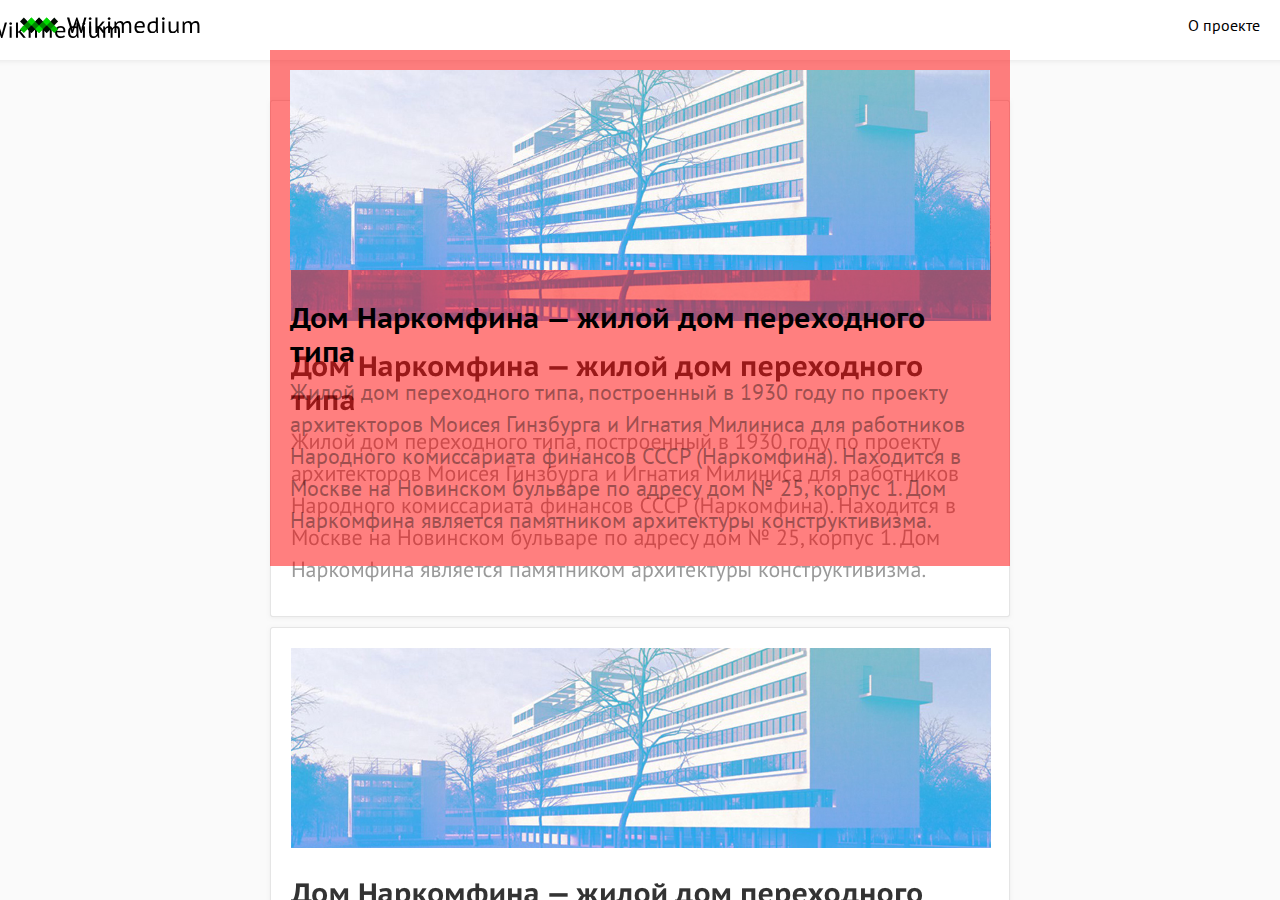
==== KseniaChezz/index.html @ 5cf2f0ef "начали делать общее меню" ====
<!DOCTYPE html>
<html>
  <head>
    <meta charset="utf-8">
    <meta name="viewport" content="width=device-width">

    <title>Wikimedium</title>
    <link rel="stylesheet" href="stylesheets/style.css">

    <style media="screen">
      body {
        background-image: url(images/index_mockup.png);
        background-repeat: no-repeat;
        background-position: top center;
      }
    </style>
  </head>

  <body>
    <nav class="menubar">
      <a class="logo" href="#"></a>
      <a href="#">О проекте</a>
    </nav>

    <section class="postsFeed">
      <a href="narkomfin.html">
        <figure></figure>
        <h2>Дом Наркомфина — жилой дом переходного типа</h2>
        <p>Жилой дом переходного типа, построенный в 1930 году по проекту архитекторов Моисея Гинзбурга и Игнатия Милиниса для работников Народного комиссариата финансов СССР (Наркомфина). Находится в Москве на Новинском бульваре по адресу дом № 25, корпус 1. Дом Наркомфина является памятником архитектуры конструктивизма.</p>
      </a>
    </section>

  </body>
</html>
---- KseniaChezz/stylesheets/style.css ----
@import 'reset.css';
@import 'https://fonts.googleapis.com/css?family=PT+Sans+Caption:400,700|PT+Sans:400,400i,700,700i&subset=cyrillic';

@import 'layout.css';
@import 'menubar.css';

/* index */
@import 'index.css';

/* post */
@import 'sidebar.css';
@import 'content.css';
@import 'gallery.css';
@import 'responsive.css';
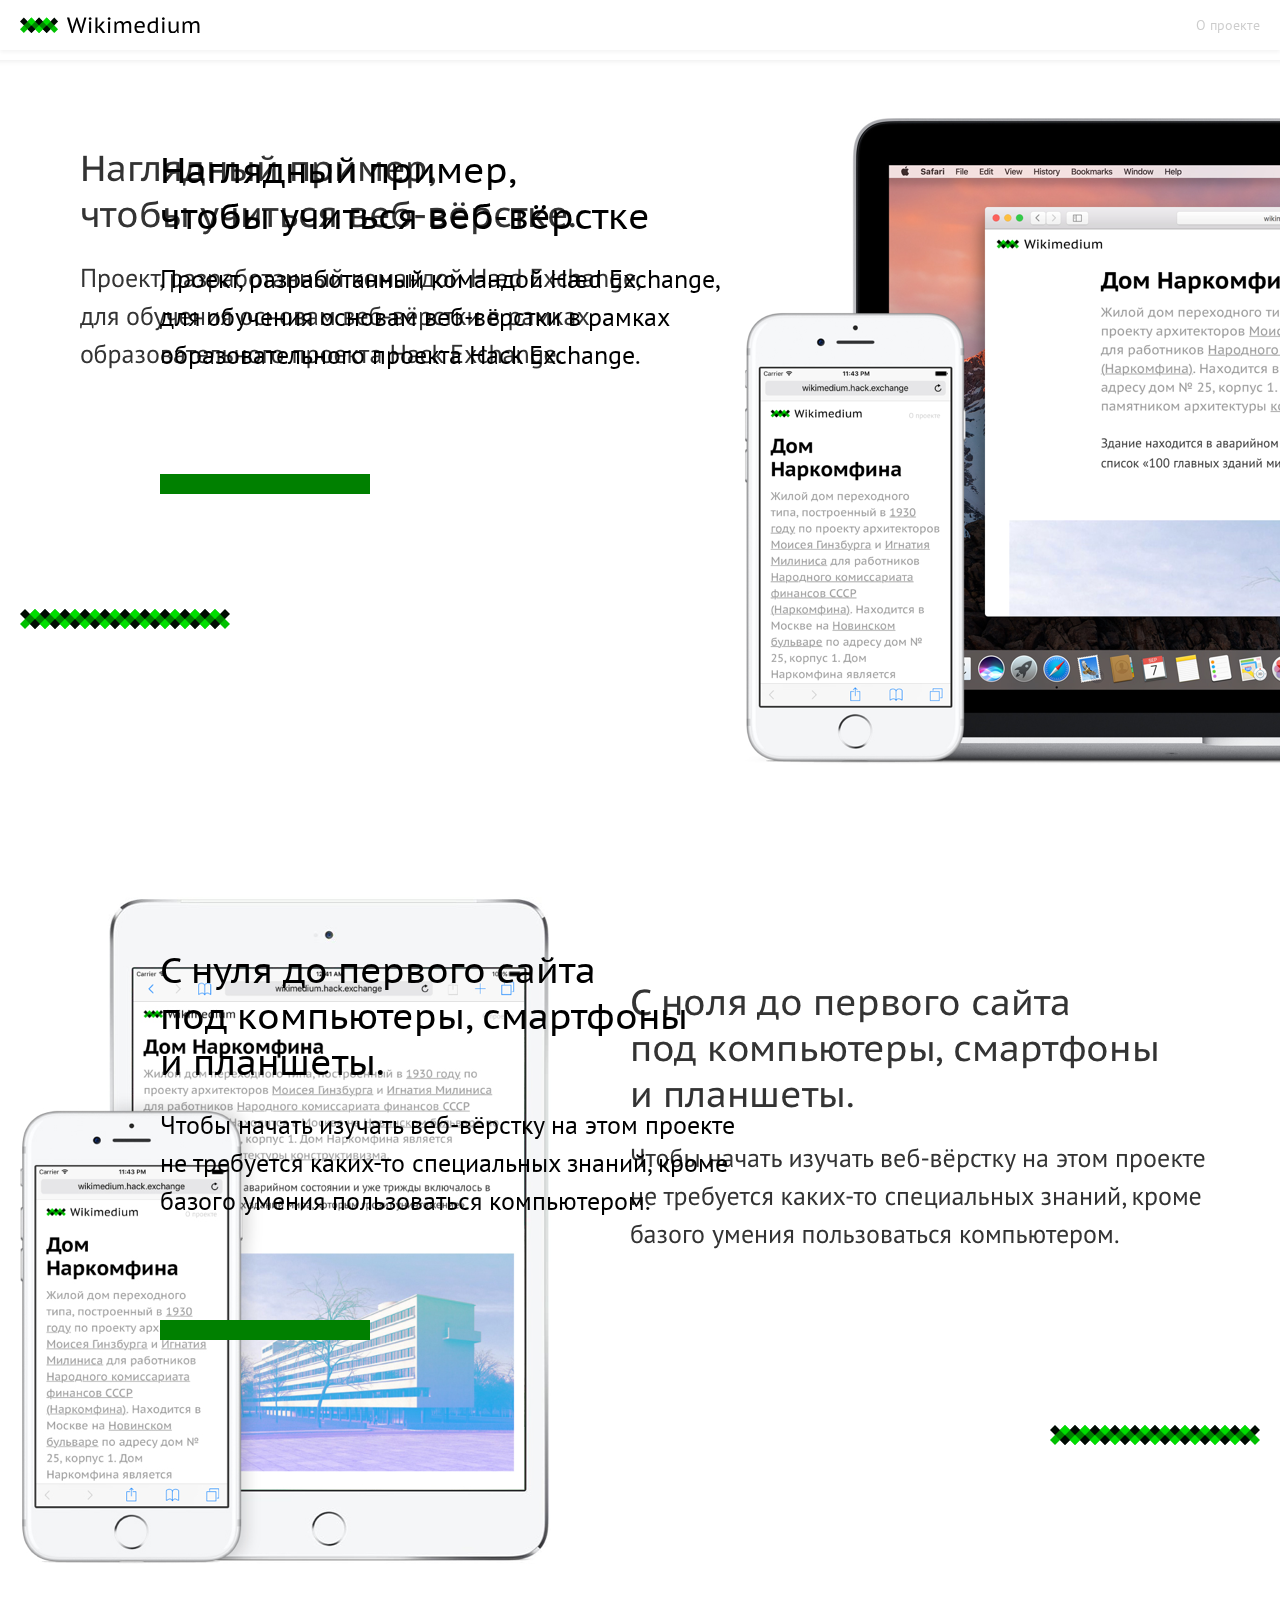
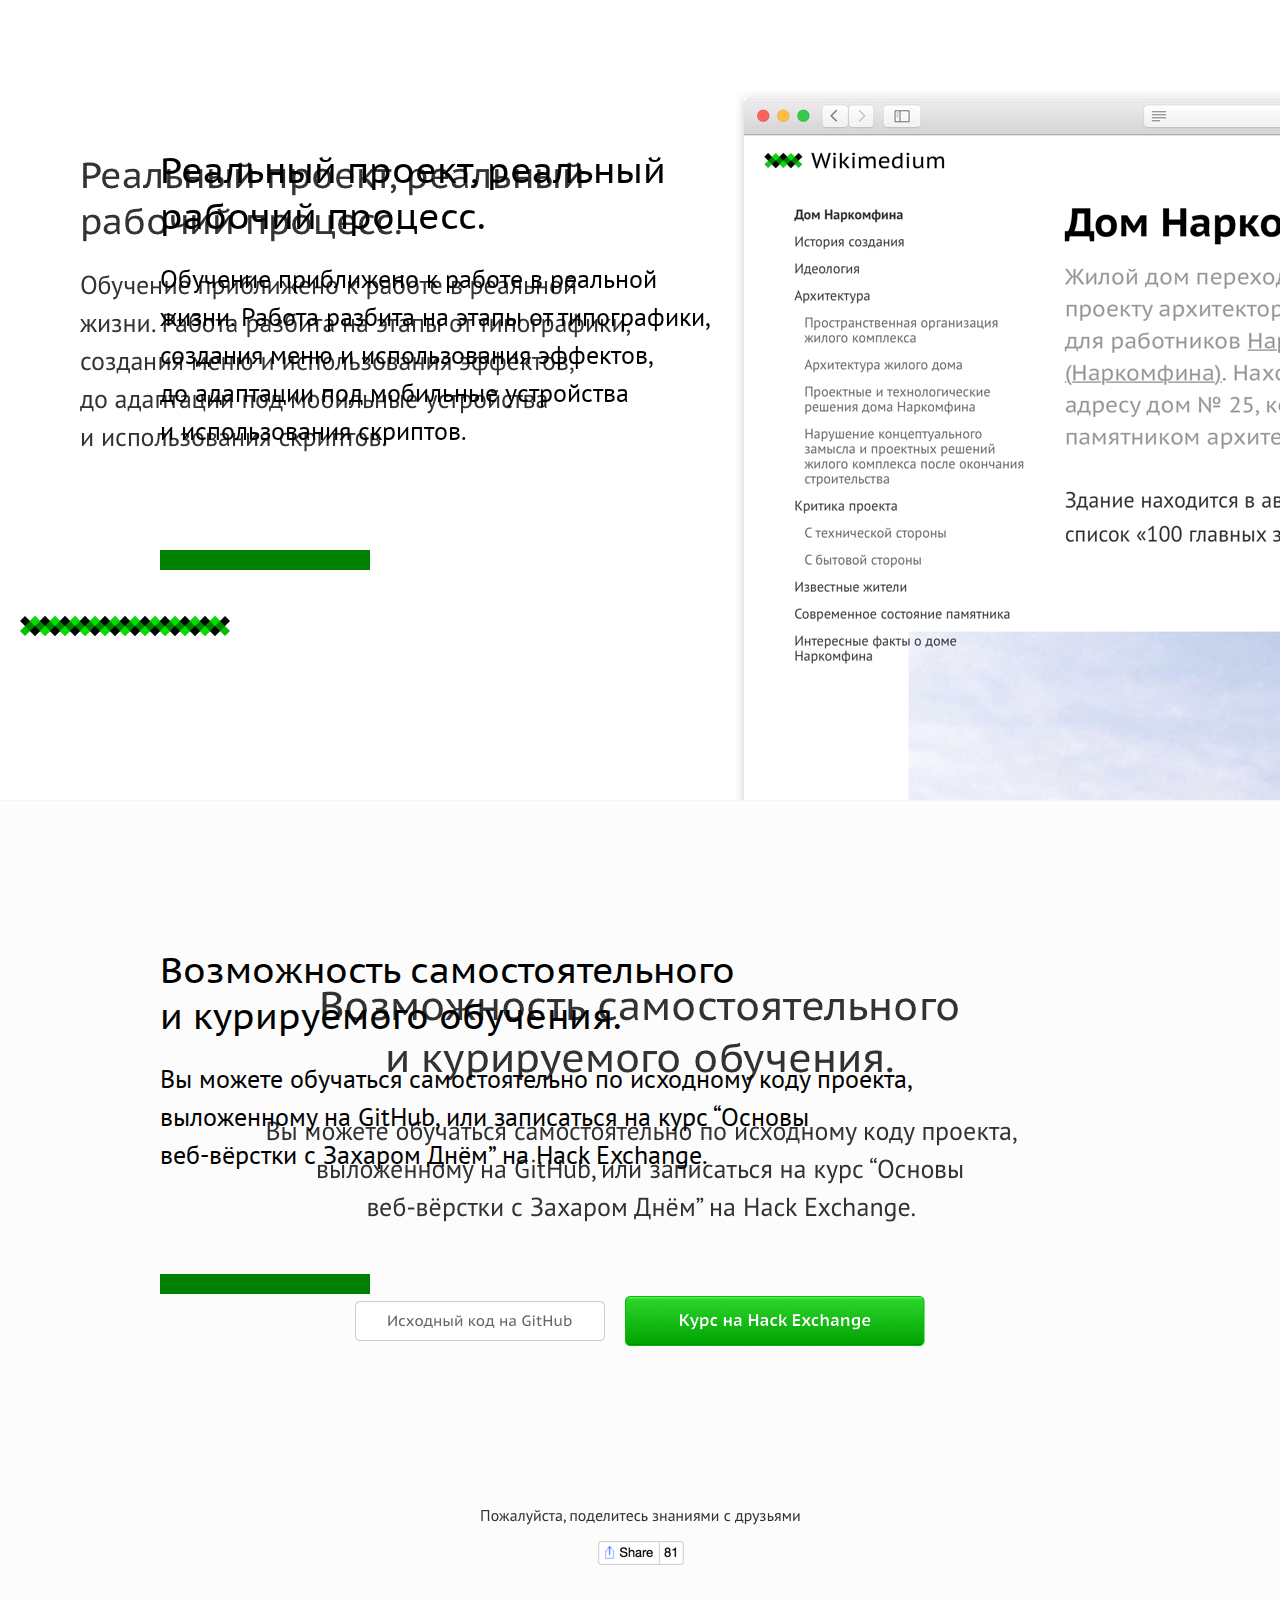
==== commit c6dcf258: "landing" ====
--- a/KseniaChezz/index.html
+++ b/KseniaChezz/index.html
@@ -4,31 +4,128 @@
     <meta charset="utf-8">
     <meta name="viewport" content="width=device-width">
 
-    <title>Wikimedium</title>
+
+    <title>Wikimedium — проект для изучения основ веб-вёрстки</title>
+
+    <meta name="description" content="Проект, разработанный командой Hæd Exchange, для обучения основам веб-вёрстки в рамках образовательного проекта Hack Exchange.">
+    <meta name="keywords" content="hack, exchange, html, css, javascripts, hse, design">
+
+    <meta property="og:type" content="website">
+    <meta property="og:url" content="http://wikimedium.hack.exchange">
+    <meta property="og:title" content="Wikimedium">
+    <meta property="og:description" content="Проект, разработанный командой Hæd Exchange, для обучения основам веб-вёрстки в рамках образовательного проекта Hack Exchange.">
+    <meta property="og:image" content="http://wikimedium.hack.exchange/images/share.png">
+
+    <link rel="icon" type="image/x-icon" href="favicon.ico" />
+    <link rel="icon" type="image/png" href="favicon.png" />
+
     <link rel="stylesheet" href="stylesheets/style.css">
+    <script src="javascripts/jquery-3.1.1.js"></script>
+    <script src="javascripts/social-likes.min.js"></script>
 
     <style media="screen">
       body {
-        background-image: url(images/index_mockup.png);
+        width: 1440px;
+        height: 3200px;
+        margin: 0 auto;
+        background-image: url(images/wikimedium-mockup.png);
         background-repeat: no-repeat;
         background-position: top center;
+        box-shadow: 0 0 10px 0 rgba(0,0,0,.1);
       }
     </style>
+
   </head>
 
-  <body>
+  <body class="landing">
+
     <nav class="menubar">
-      <a class="logo" href="#"></a>
-      <a href="#">О проекте</a>
+      <a class="logo" href="posts.html"></a>
+      <a class="about" href="index.html">О проекте</a>
     </nav>
 
-    <section class="postsFeed">
-      <a href="narkomfin.html">
+    <section class="mainSection">
+      <section>
+        <h2>
+          Наглядный пример,<br>
+          чтобы учиться веб-вёрстке
+        </h2>
+
+        <p>
+          Проект, разработанный командой Hæd Exchange,<br>
+          для обучения основам веб-вёрстки в рамках<br>
+          образовательного проекта Hack Exchange.
+        </p>
+
         <figure></figure>
-        <h2>Дом Наркомфина — жилой дом переходного типа</h2>
-        <p>Жилой дом переходного типа, построенный в 1930 году по проекту архитекторов Моисея Гинзбурга и Игнатия Милиниса для работников Народного комиссариата финансов СССР (Наркомфина). Находится в Москве на Новинском бульваре по адресу дом № 25, корпус 1. Дом Наркомфина является памятником архитектуры конструктивизма.</p>
-      </a>
+      </section>
+
+      <figure></figure>
     </section>
 
+    <section class="mainSection">
+      <section>
+        <h2>
+          С нуля до первого сайта<br>
+          под компьютеры, смартфоны<br>
+          и планшеты.
+        </h2>
+
+        <p>
+          Чтобы начать изучать веб-вёрстку на этом проекте<br>
+          не требуется каких-то специальных знаний, кроме<br>
+          базого умения пользоваться компьютером.
+        </p>
+
+        <figure></figure>
+      </section>
+
+      <figure></figure>
+    </section>
+
+    <section class="mainSection">
+      <section>
+
+        <h2>
+          Реальный проект, реальный<br>
+          рабочий процесс.
+        </h2>
+
+        <p>
+          Обучение приближено к работе в реальной<br>
+          жизни. Работа разбита на этапы от типографики,<br>
+          создания меню и использования эффектов, +<br>
+          до адаптации под мобильные устройства +<br>
+          и использования скриптов.
+        </p>
+
+        <figure></figure>
+      </section>
+
+      <figure></figure>
+    </section>
+
+    <section class="mainSection">
+      <section>
+
+        <h2>
+          Возможность самостоятельного +<br>
+          и курируемого обучения.
+        </h2>
+
+        <p>
+          Вы можете обучаться самостоятельно по исходному коду проекта,<br>
+          выложенному на GitHub, или записаться на курс “Основы<br>
+          веб-вёрстки с Захаром Днём” на Hack Exchange.
+        </p>
+
+        <figure></figure>
+      </section>
+
+      <figure></figure>
+    </section>
   </body>
 </html>
--- a/KseniaChezz/stylesheets/style.css
+++ b/KseniaChezz/stylesheets/style.css
@@ -1,11 +1,16 @@
 @import 'reset.css';
 @import 'https://fonts.googleapis.com/css?family=PT+Sans+Caption:400,700|PT+Sans:400,400i,700,700i&subset=cyrillic';
+@import 'social-likes_birman.css';
 
 @import 'layout.css';
 @import 'menubar.css';
+@import "share.css";
 
-/* index */
-@import 'index.css';
+/* landing */
+@import "landing.css";
+
+/* posts */
+@import 'posts.css';
 
 /* post */
 @import 'sidebar.css';
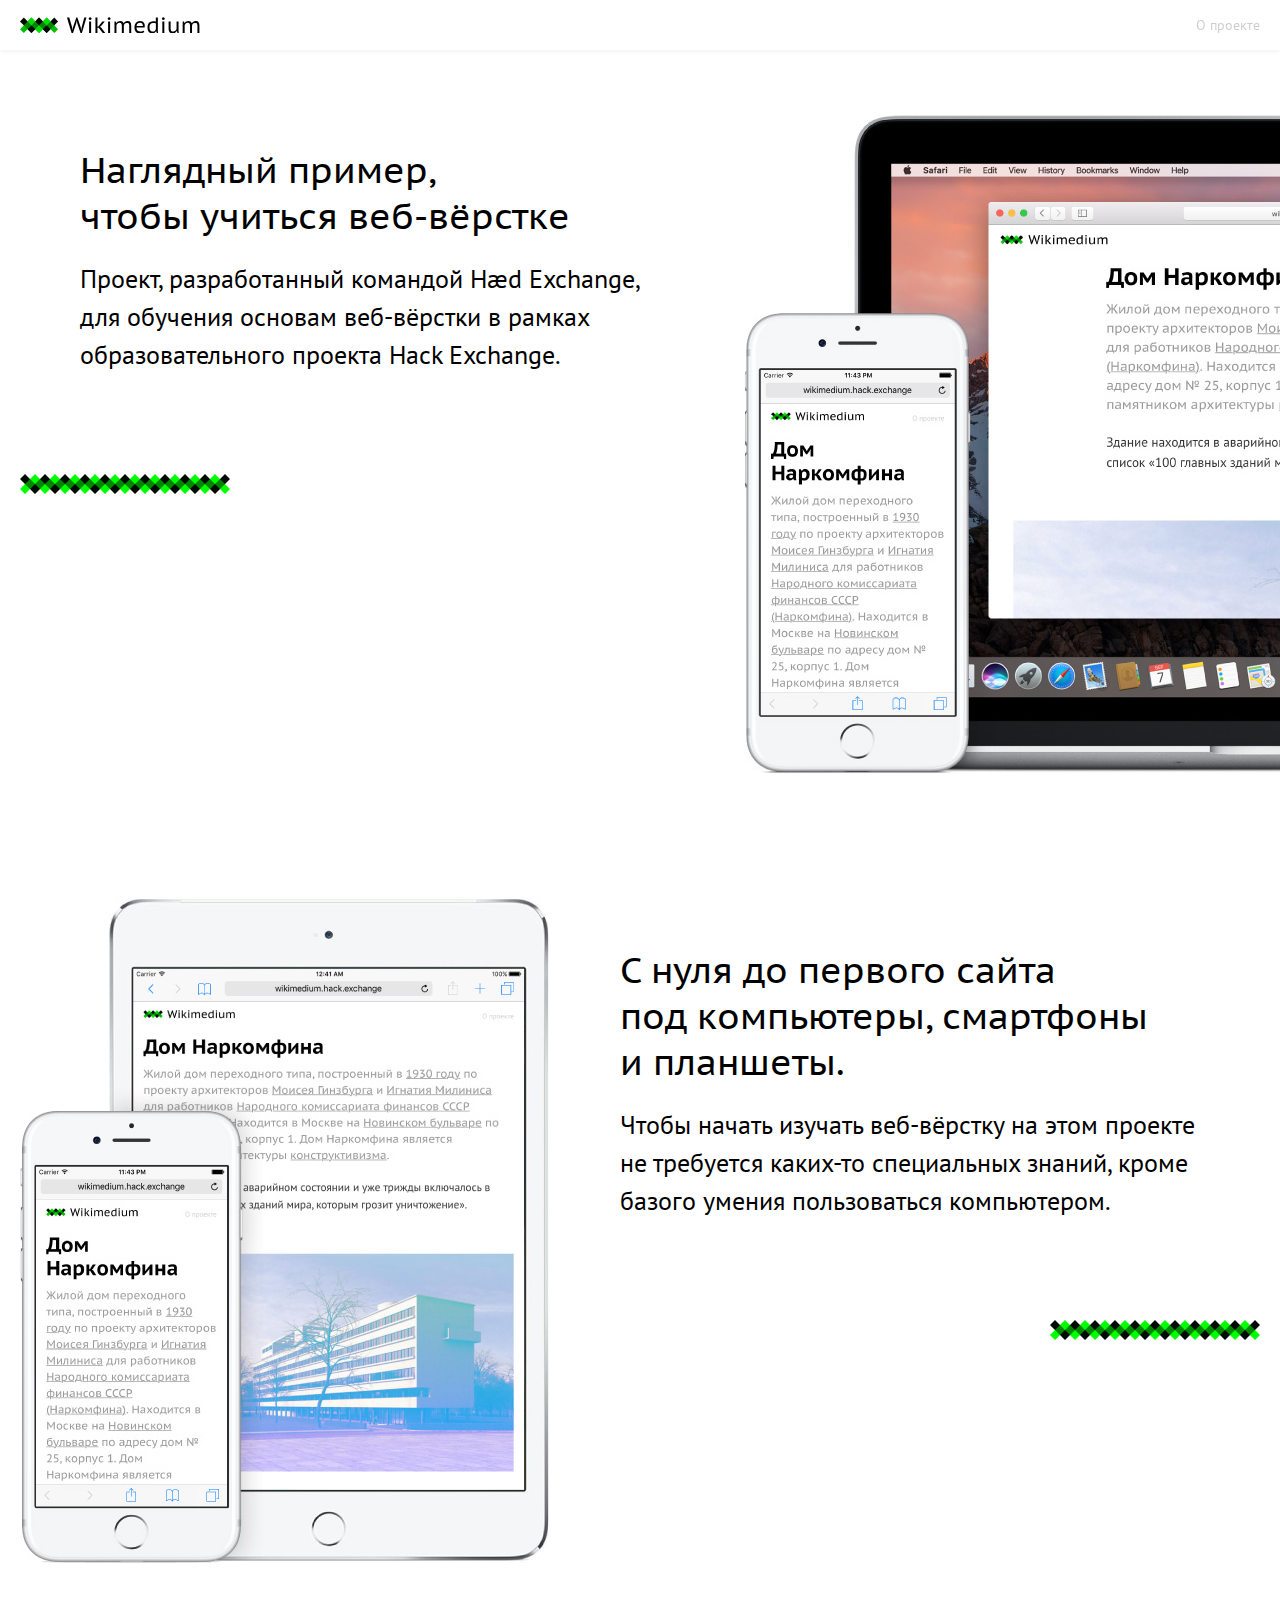
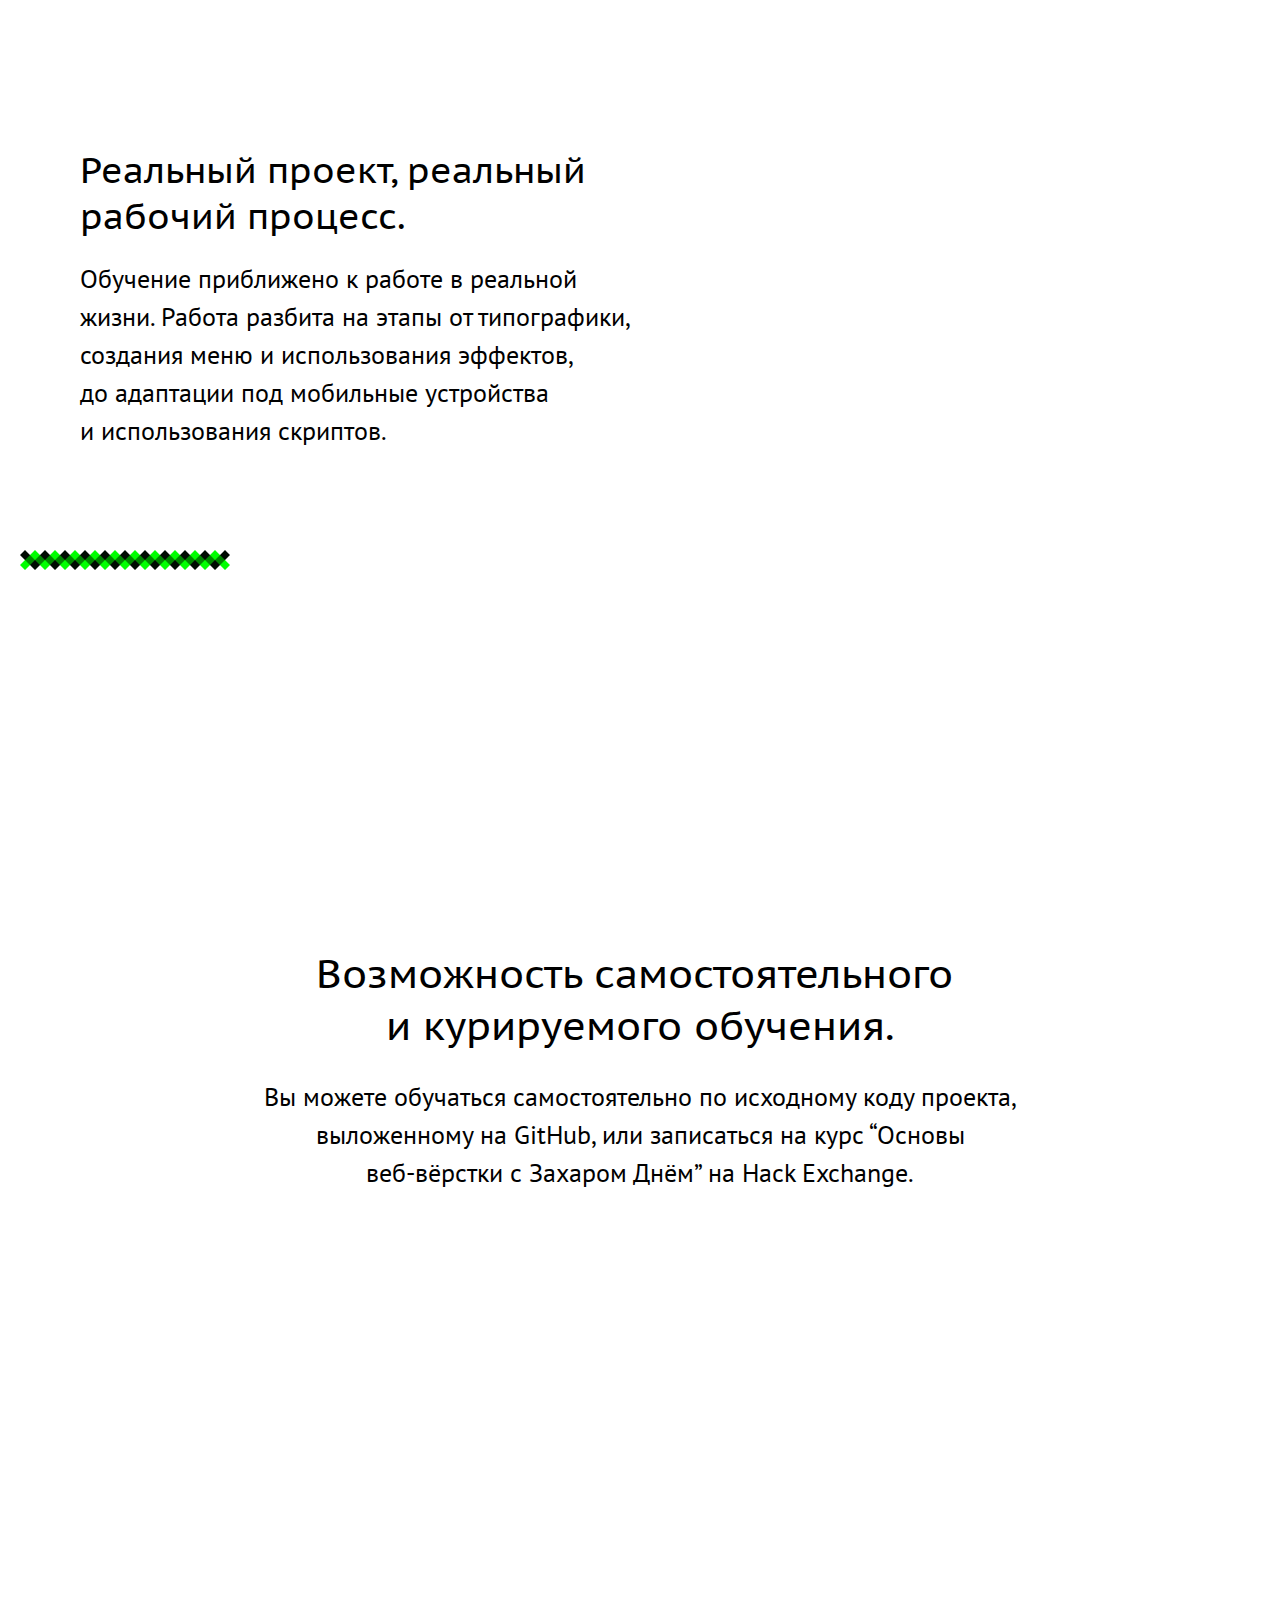
==== commit 7c246868: "подправляли страницу" ====
--- a/KseniaChezz/index.html
+++ b/KseniaChezz/index.html
@@ -25,13 +25,13 @@
 
     <style media="screen">
       body {
-        width: 1440px;
+        /*width: 1440px;
+        min-width: 1240px;
         height: 3200px;
-        margin: 0 auto;
-        background-image: url(images/wikimedium-mockup.png);
+        margin: 0 auto;*/
+        /*background-image: url(images/wikimedium-mockup.png);*/
         background-repeat: no-repeat;
         background-position: top center;
-        box-shadow: 0 0 10px 0 rgba(0,0,0,.1);
       }
     </style>
 
@@ -44,88 +44,88 @@
       <a class="about" href="index.html">О проекте</a>
     </nav>
 
-    <section class="mainSection">
-      <section>
-        <h2>
-          Наглядный пример,<br>
-          чтобы учиться веб-вёрстке
-        </h2>
+    <section class="landingWrapper">
+      <section class="mainSection left">
+        <section>
+          <h2>
+            Наглядный пример,<br>
+            чтобы учиться веб-вёрстке
+          </h2>
 
-        <p>
-          Проект, разработанный командой Hæd Exchange,<br>
-          для обучения основам веб-вёрстки в рамках<br>
-          образовательного проекта Hack Exchange.
-        </p>
+          <p>
+            Проект, разработанный командой Hæd Exchange,<br>
+            для обучения основам веб-вёрстки в рамках<br>
+            образовательного проекта Hack Exchange.
+          </p>
 
-        <figure></figure>
+          <figure></figure>
+        </section>
+
+        <figure class="mockup" id="mockup1"></figure>
       </section>
 
-      <figure></figure>
+      <section class="mainSection right">
+        <section>
+          <h2>
+            С нуля до первого сайта<br>
+            под компьютеры, смартфоны<br>
+            и планшеты.
+          </h2>
+
+          <p>
+            Чтобы начать изучать веб-вёрстку на этом проекте<br>
+            не требуется каких-то специальных знаний, кроме<br>
+            базого умения пользоваться компьютером.
+          </p>
+
+          <figure></figure>
+        </section>
+
+        <figure class="mockup" id="mockup2"></figure>
+      </section>
+
+      <section class="mainSection left">
+        <section>
+
+          <h2>
+            Реальный проект, реальный<br>
+            рабочий процесс.
+          </h2>
+
+          <p>
+            Обучение приближено к работе в реальной<br>
+            жизни. Работа разбита на этапы от типографики,<br>
+            создания меню и использования эффектов, +<br>
+            до адаптации под мобильные устройства +<br>
+            и использования скриптов.
+          </p>
+
+          <figure></figure>
+        </section>
+
+        <figure class="mockup" id="mockup3"></figure>
+      </section>
+
+      <section class="mainSection center">
+        <section>
+
+          <h2>
+            Возможность самостоятельного +<br>
+            и курируемого обучения.
+          </h2>
+
+          <p>
+            Вы можете обучаться самостоятельно по исходному коду проекта,<br>
+            выложенному на GitHub, или записаться на курс “Основы<br>
+            веб-вёрстки с Захаром Днём” на Hack Exchange.
+          </p>
+
+        </section>
+      </section>
     </section>
 
-    <section class="mainSection">
-      <section>
-        <h2>
-          С нуля до первого сайта<br>
-          под компьютеры, смартфоны<br>
-          и планшеты.
-        </h2>
-
-        <p>
-          Чтобы начать изучать веб-вёрстку на этом проекте<br>
-          не требуется каких-то специальных знаний, кроме<br>
-          базого умения пользоваться компьютером.
-        </p>
-
-        <figure></figure>
-      </section>
-
-      <figure></figure>
-    </section>
-
-    <section class="mainSection">
-      <section>
-
-        <h2>
-          Реальный проект, реальный<br>
-          рабочий процесс.
-        </h2>
-
-        <p>
-          Обучение приближено к работе в реальной<br>
-          жизни. Работа разбита на этапы от типографики,<br>
-          создания меню и использования эффектов, -<br>
-          до адаптации под мобильные устройства -<br>
-          и использования скриптов.
-        </p>
-
-        <figure></figure>
-      </section>
-
-      <figure></figure>
-    </section>
-
-    <section class="mainSection">
-      <section>
-
-        <h2>
-          Возможность самостоятельного -<br>
-          и курируемого обучения.
-        </h2>
-
-        <p>
-          Вы можете обучаться самостоятельно по исходному коду проекта,<br>
-          выложенному на GitHub, или записаться на курс “Основы<br>
-          веб-вёрстки с Захаром Днём” на Hack Exchange.
-        </p>
-
-        <figure></figure>
-      </section>
-
-      <figure></figure>
-    </section>
   </body>
 </html>
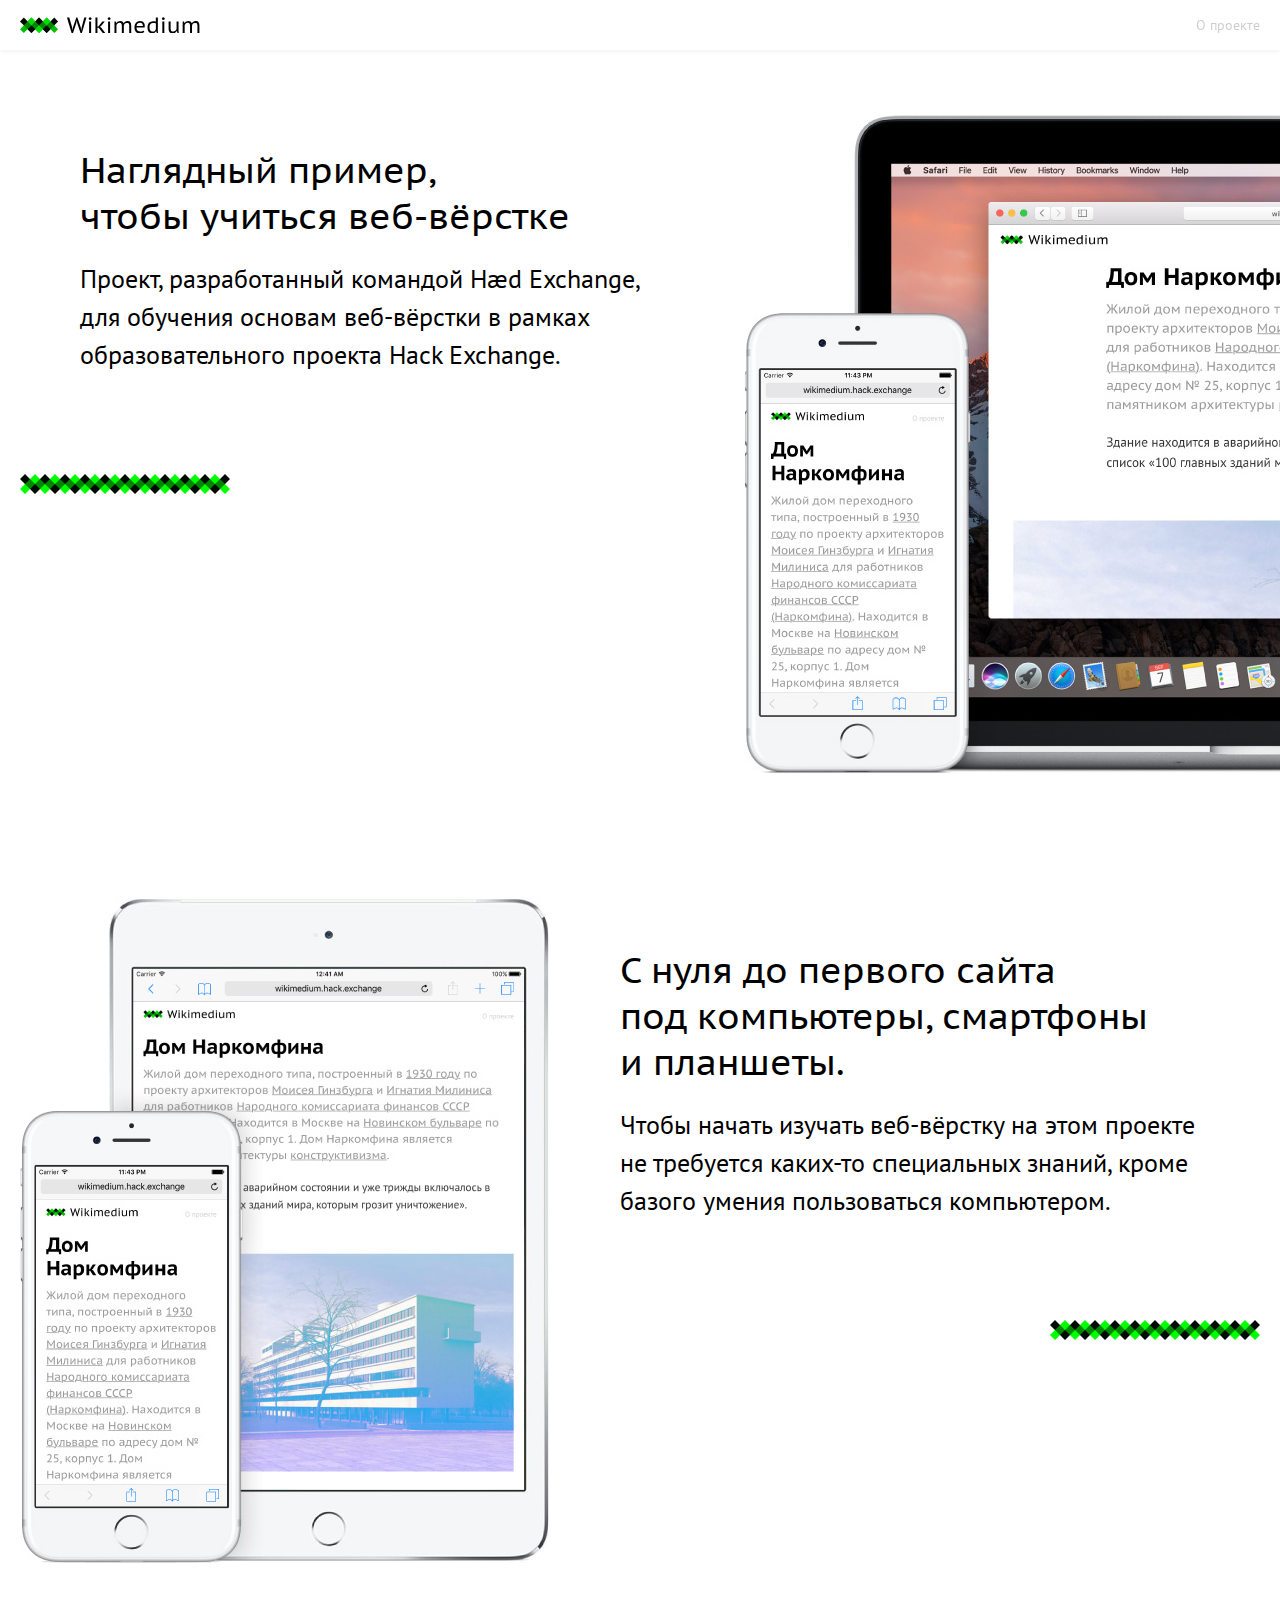
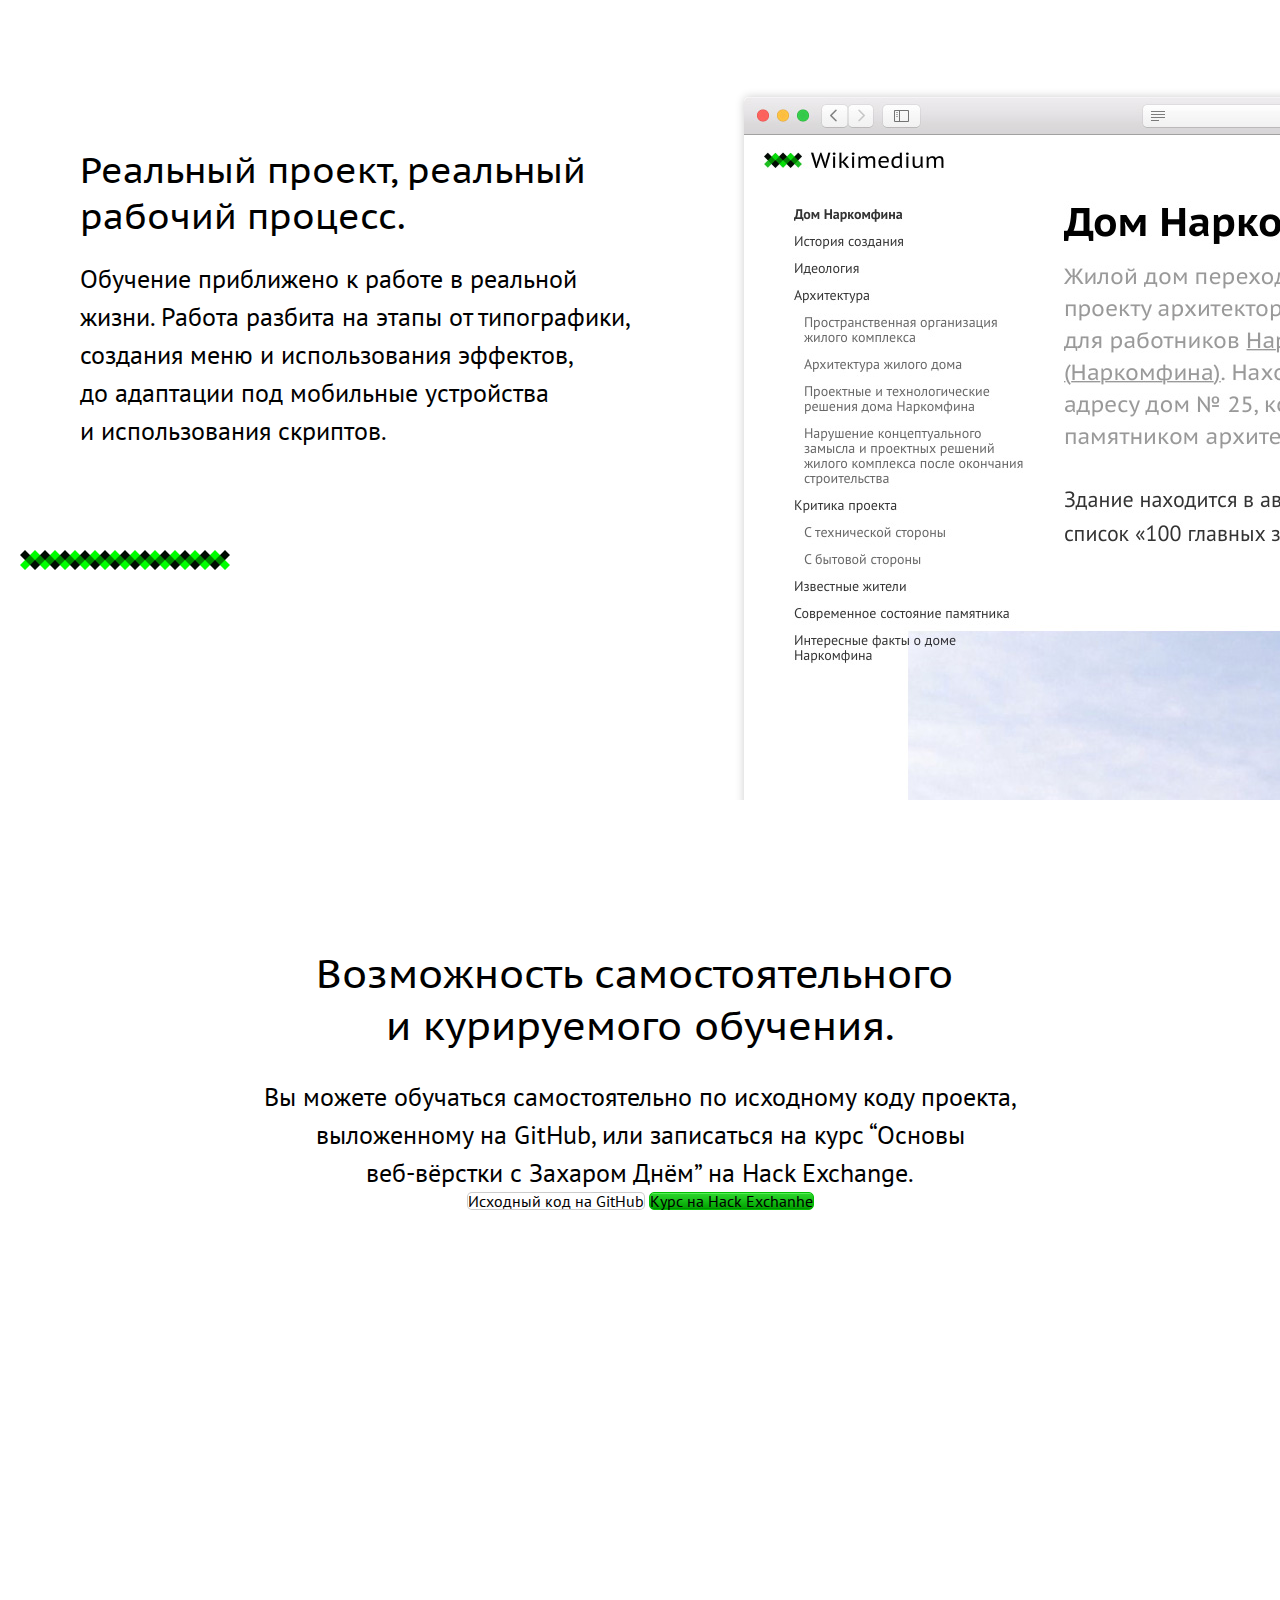
==== commit 4be8df33: "последняя версия исправлений" ====
--- a/KseniaChezz/index.html
+++ b/KseniaChezz/index.html
@@ -23,21 +23,9 @@
     <script src="javascripts/jquery-3.1.1.js"></script>
     <script src="javascripts/social-likes.min.js"></script>
 
-    <style media="screen">
-      body {
-        /*width: 1440px;
-        min-width: 1240px;
-        height: 3200px;
-        margin: 0 auto;*/
-        /*background-image: url(images/wikimedium-mockup.png);*/
-        background-repeat: no-repeat;
-        background-position: top center;
-      }
-    </style>
-
   </head>
 
-  <body class="landing">
+  <body class="landing bg">
 
     <nav class="menubar">
       <a class="logo" href="posts.html"></a>
@@ -123,6 +111,11 @@
             веб-вёрстки с Захаром Днём” на Hack Exchange.
           </p>
 
+          <nav>
+            <a class="btn small white" href="https://github.com/ZakharDay/Wikimedium">Исходный код на GitHub</a>
+            <a class="btn big green" shref="http://lessons.hack.exchange">Курс на Hack Exchanhe</a>
+          </nav>
+          
         </section>
       </section>
     </section>
--- a/KseniaChezz/stylesheets/style.css
+++ b/KseniaChezz/stylesheets/style.css
@@ -5,6 +5,7 @@
 @import 'layout.css';
 @import 'menubar.css';
 @import "share.css";
+@import "ui.css";
 
 /* landing */
 @import "landing.css";
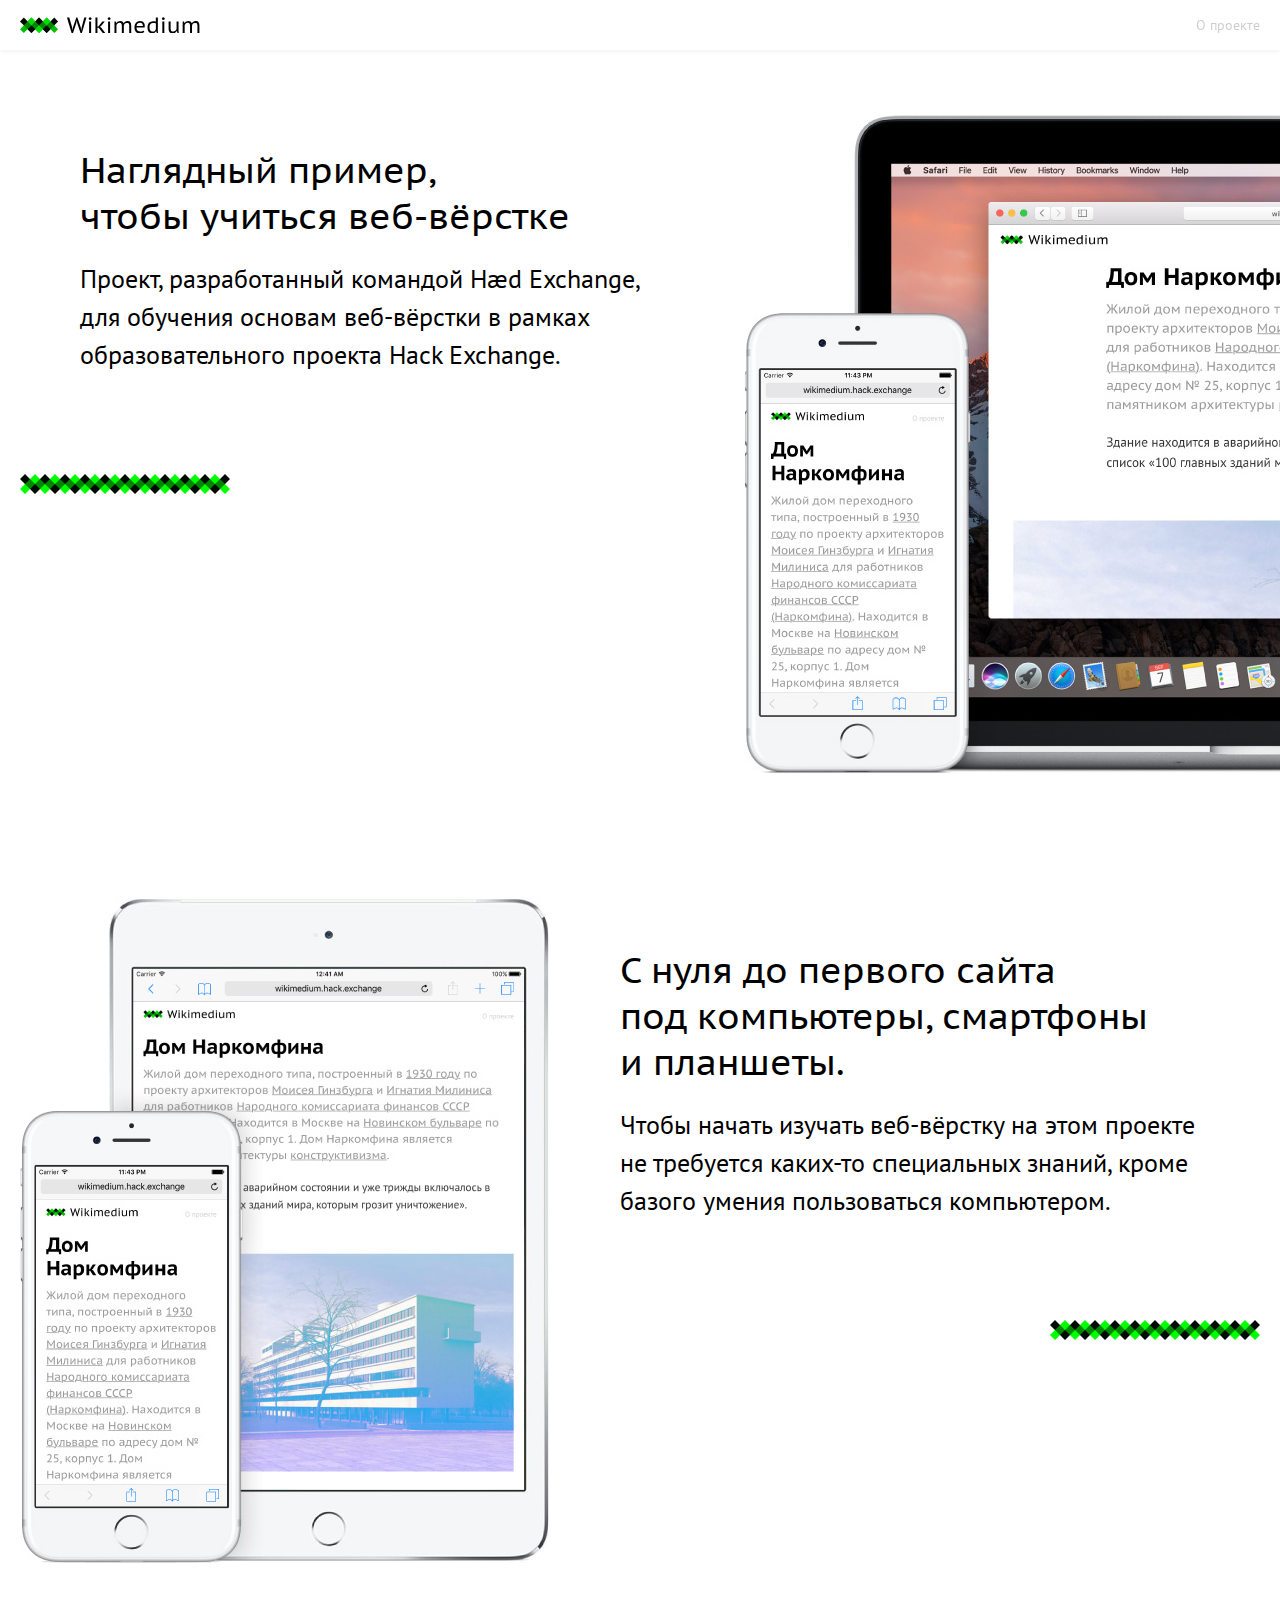
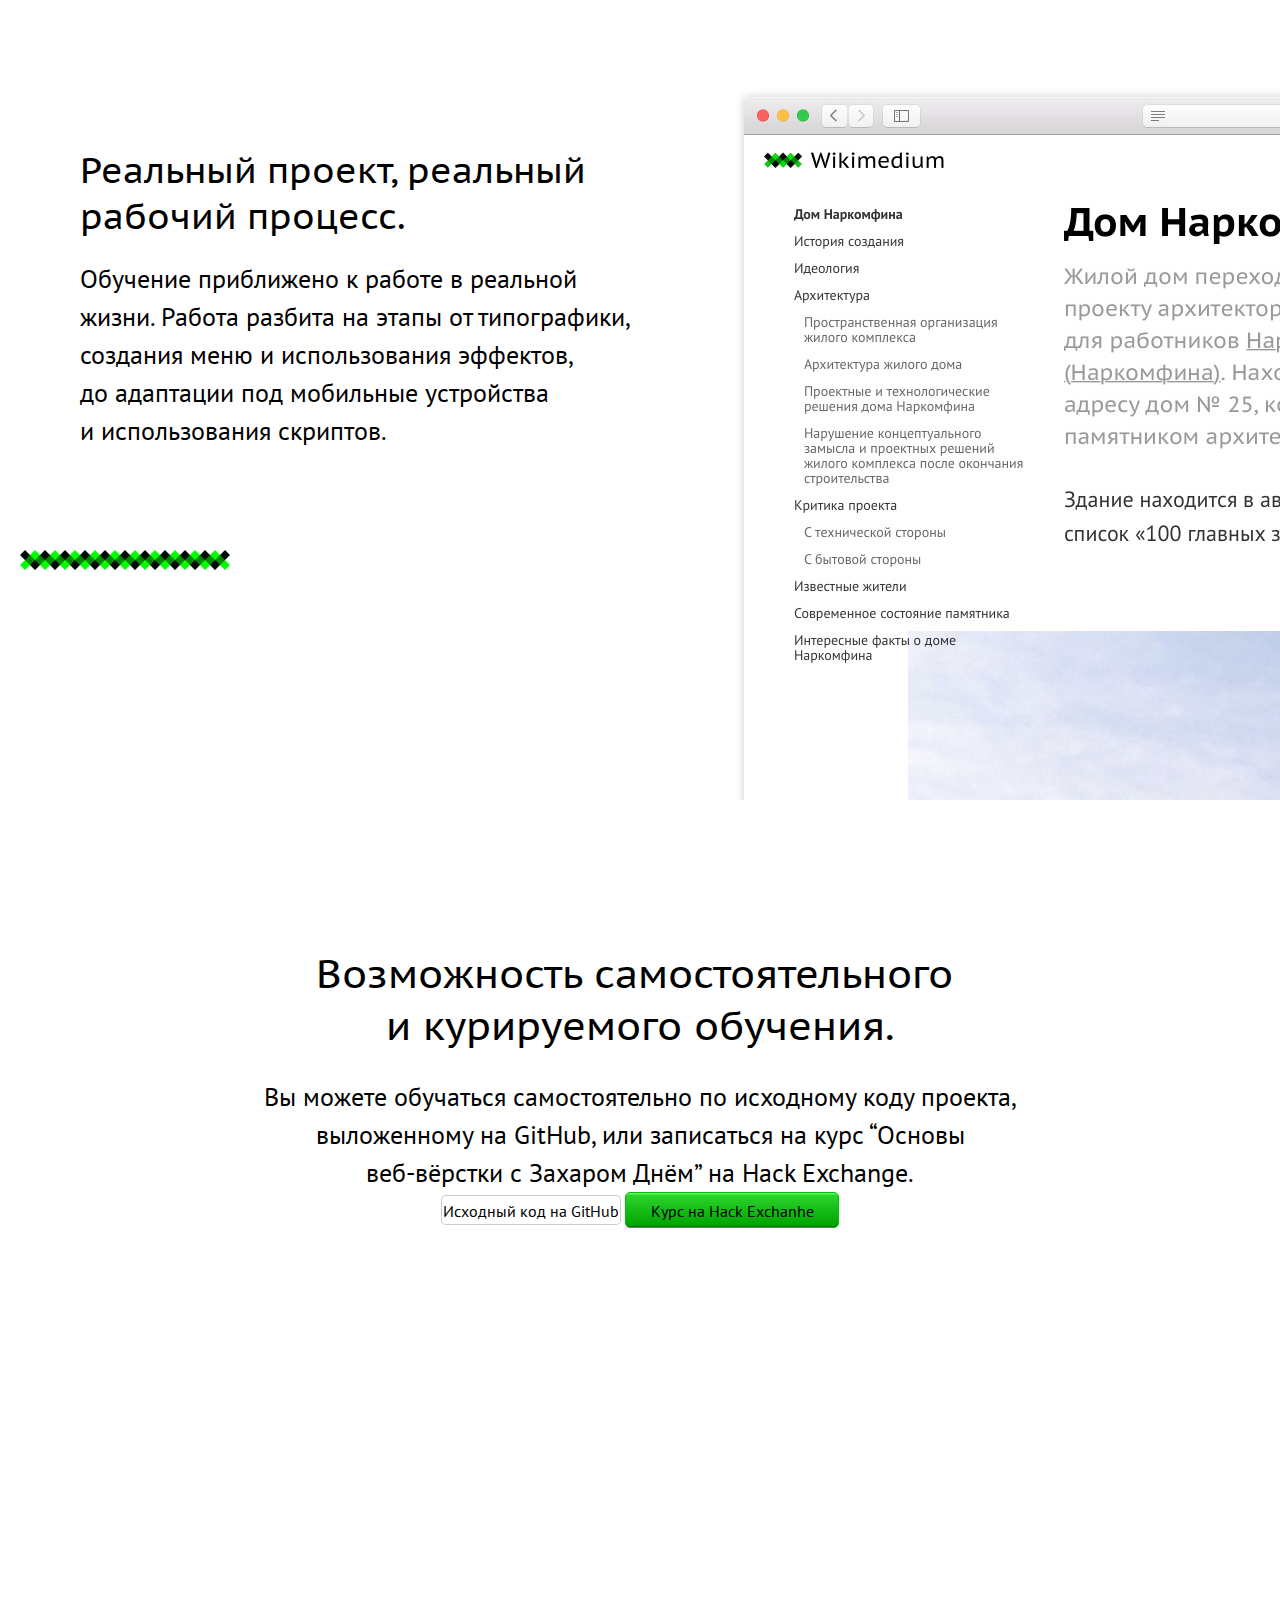
==== commit 99f520db: "commit" ====
--- a/KseniaChezz/index.html
+++ b/KseniaChezz/index.html
@@ -113,9 +113,9 @@
 
           <nav>
             <a class="btn small white" href="https://github.com/ZakharDay/Wikimedium">Исходный код на GitHub</a>
-            <a class="btn big green" shref="http://lessons.hack.exchange">Курс на Hack Exchanhe</a>
+            <a class="btn large green" shref="http://lessons.hack.exchange">Курс на Hack Exchanhe</a>
           </nav>
-          
+
         </section>
       </section>
     </section>
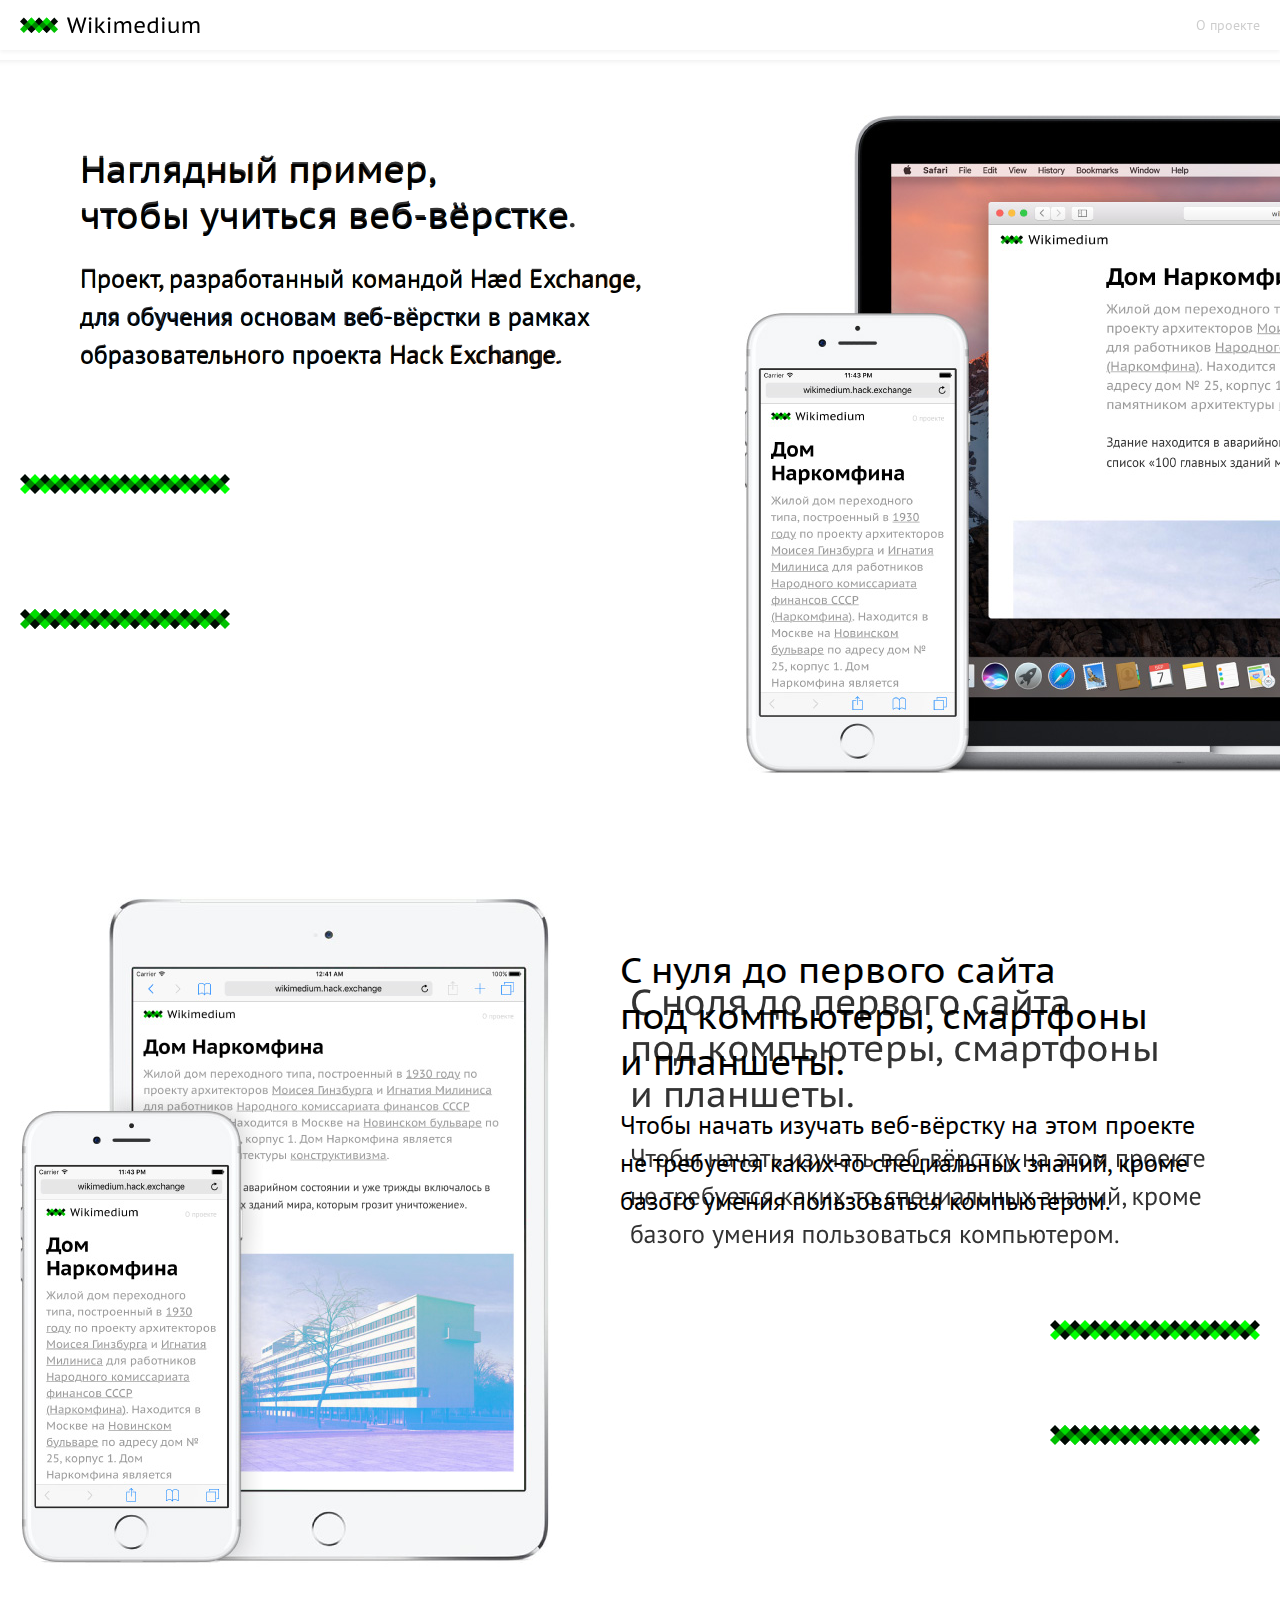
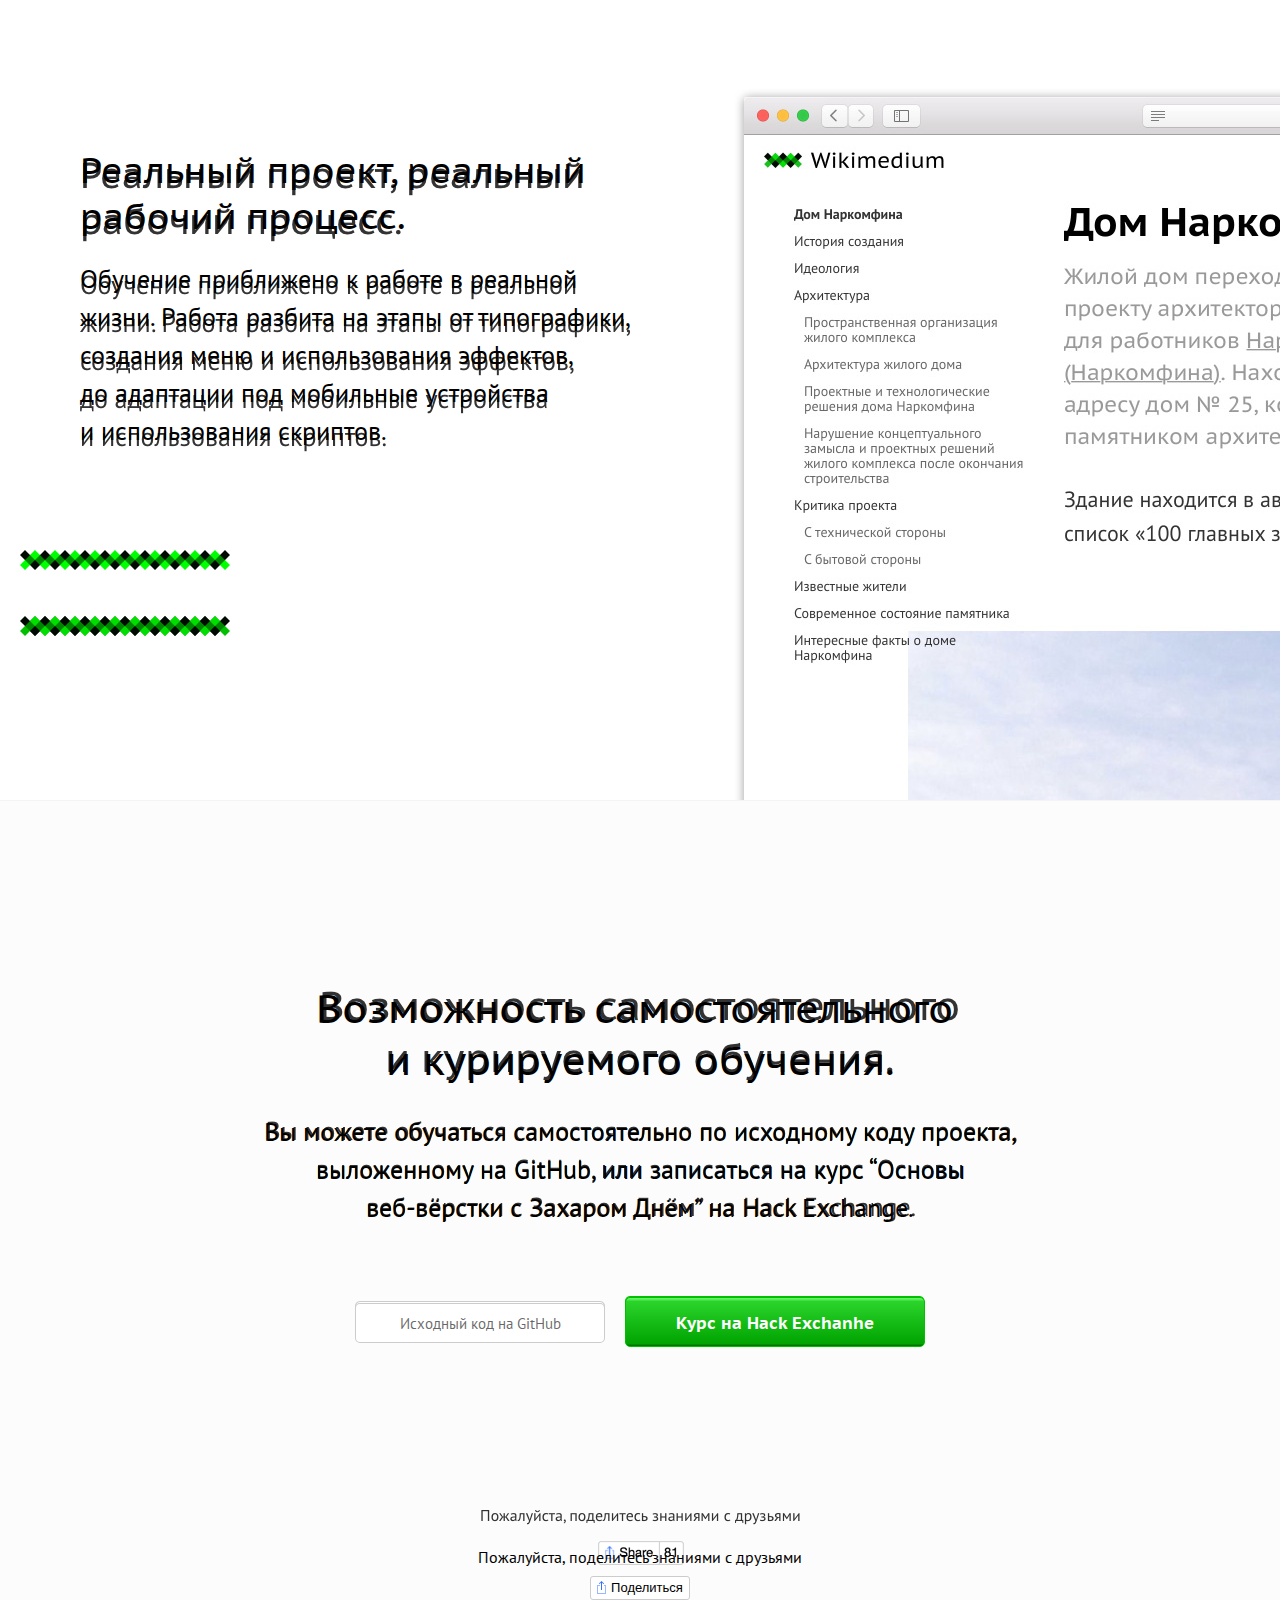
==== commit 48f4b24a: "landing" ====
--- a/KseniaChezz/index.html
+++ b/KseniaChezz/index.html
@@ -115,8 +115,18 @@
             <a class="btn small white" href="https://github.com/ZakharDay/Wikimedium">Исходный код на GitHub</a>
             <a class="btn large green" shref="http://lessons.hack.exchange">Курс на Hack Exchanhe</a>
           </nav>
+        </section>
 
-        </section>
+        <footer>
+          <p>Пожалуйста, поделитесь знаниями с друзьями</div>
+
+          <div class="social-likes social-likes_single" data-single-title="Поделиться">
+            <div class="facebook" title="Поделиться ссылкой на Фейсбуке">Facebook</div>
+            <div class="twitter" title="Поделиться ссылкой в Твиттере">Twitter</div>
+            <div class="vkontakte" title="Поделиться ссылкой во Вконтакте">Вконтакте</div>
+          </div>
+
+        </footer>
       </section>
     </section>
 
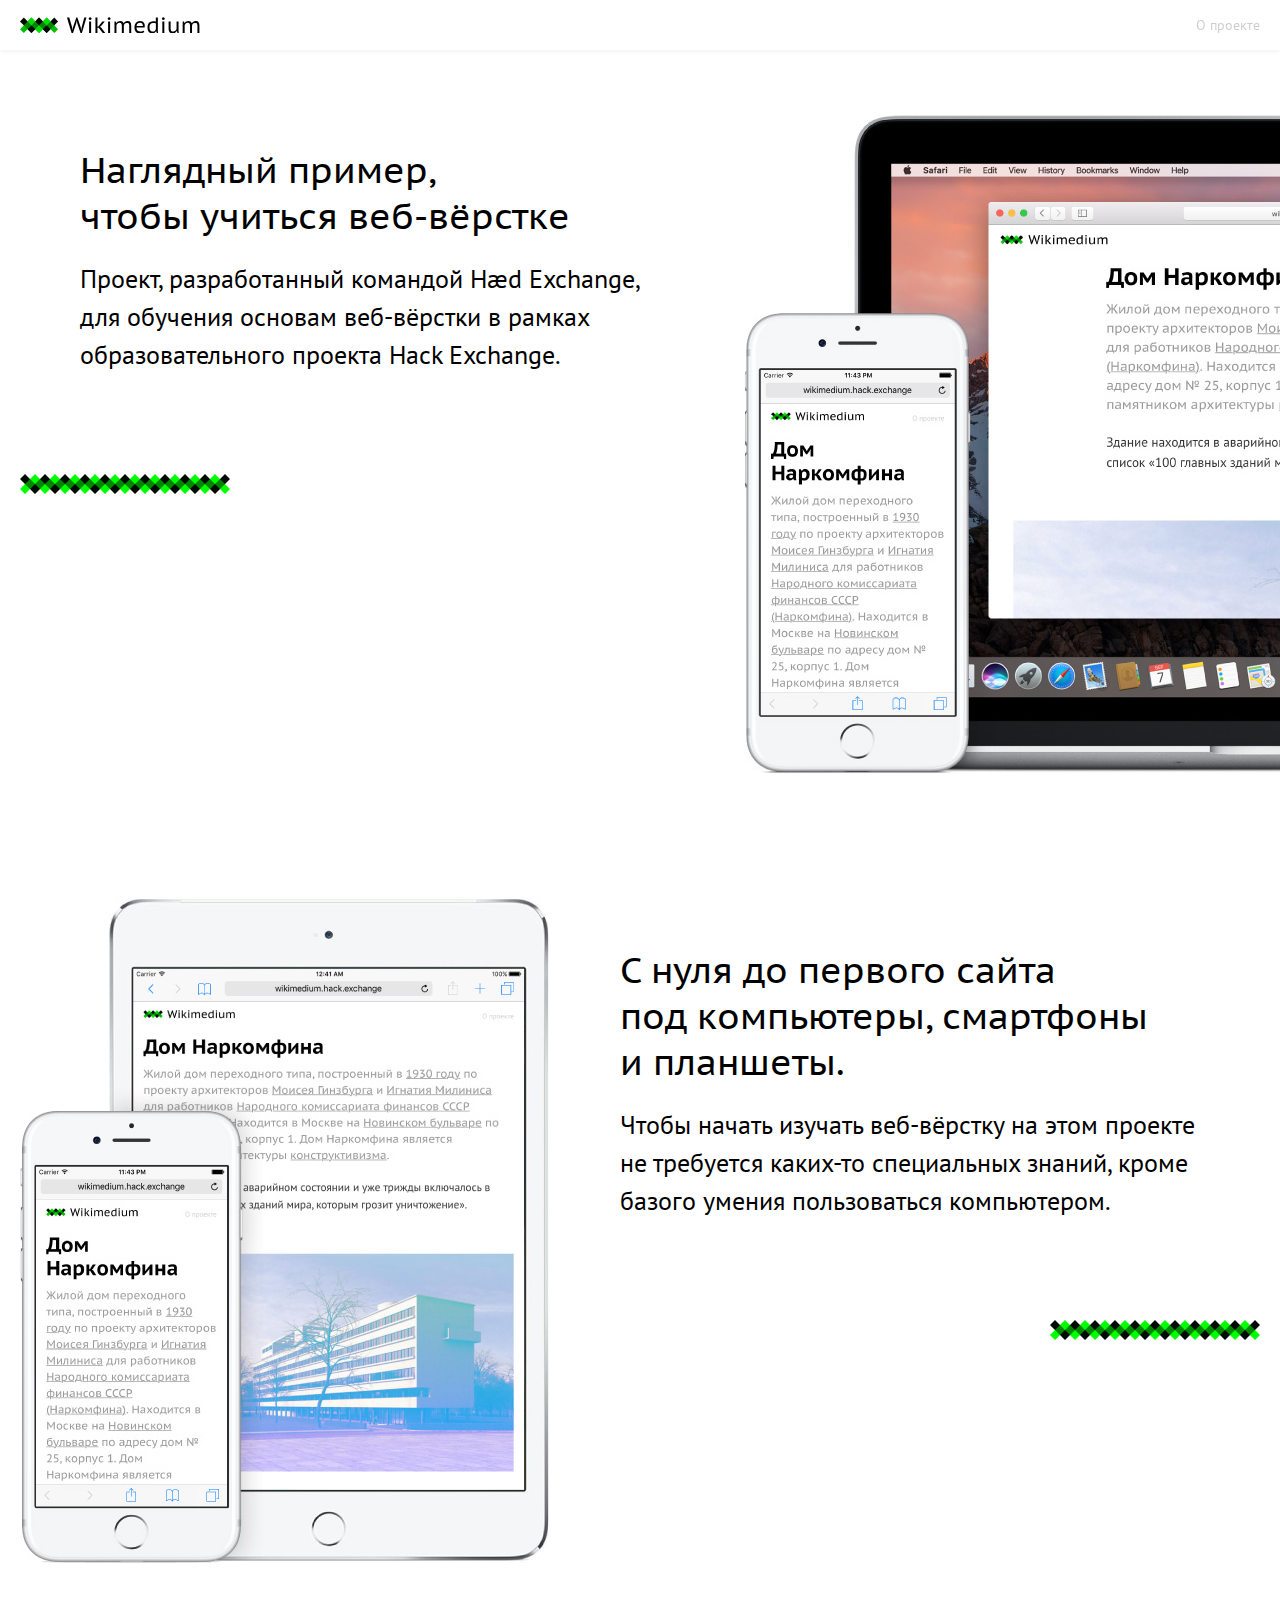
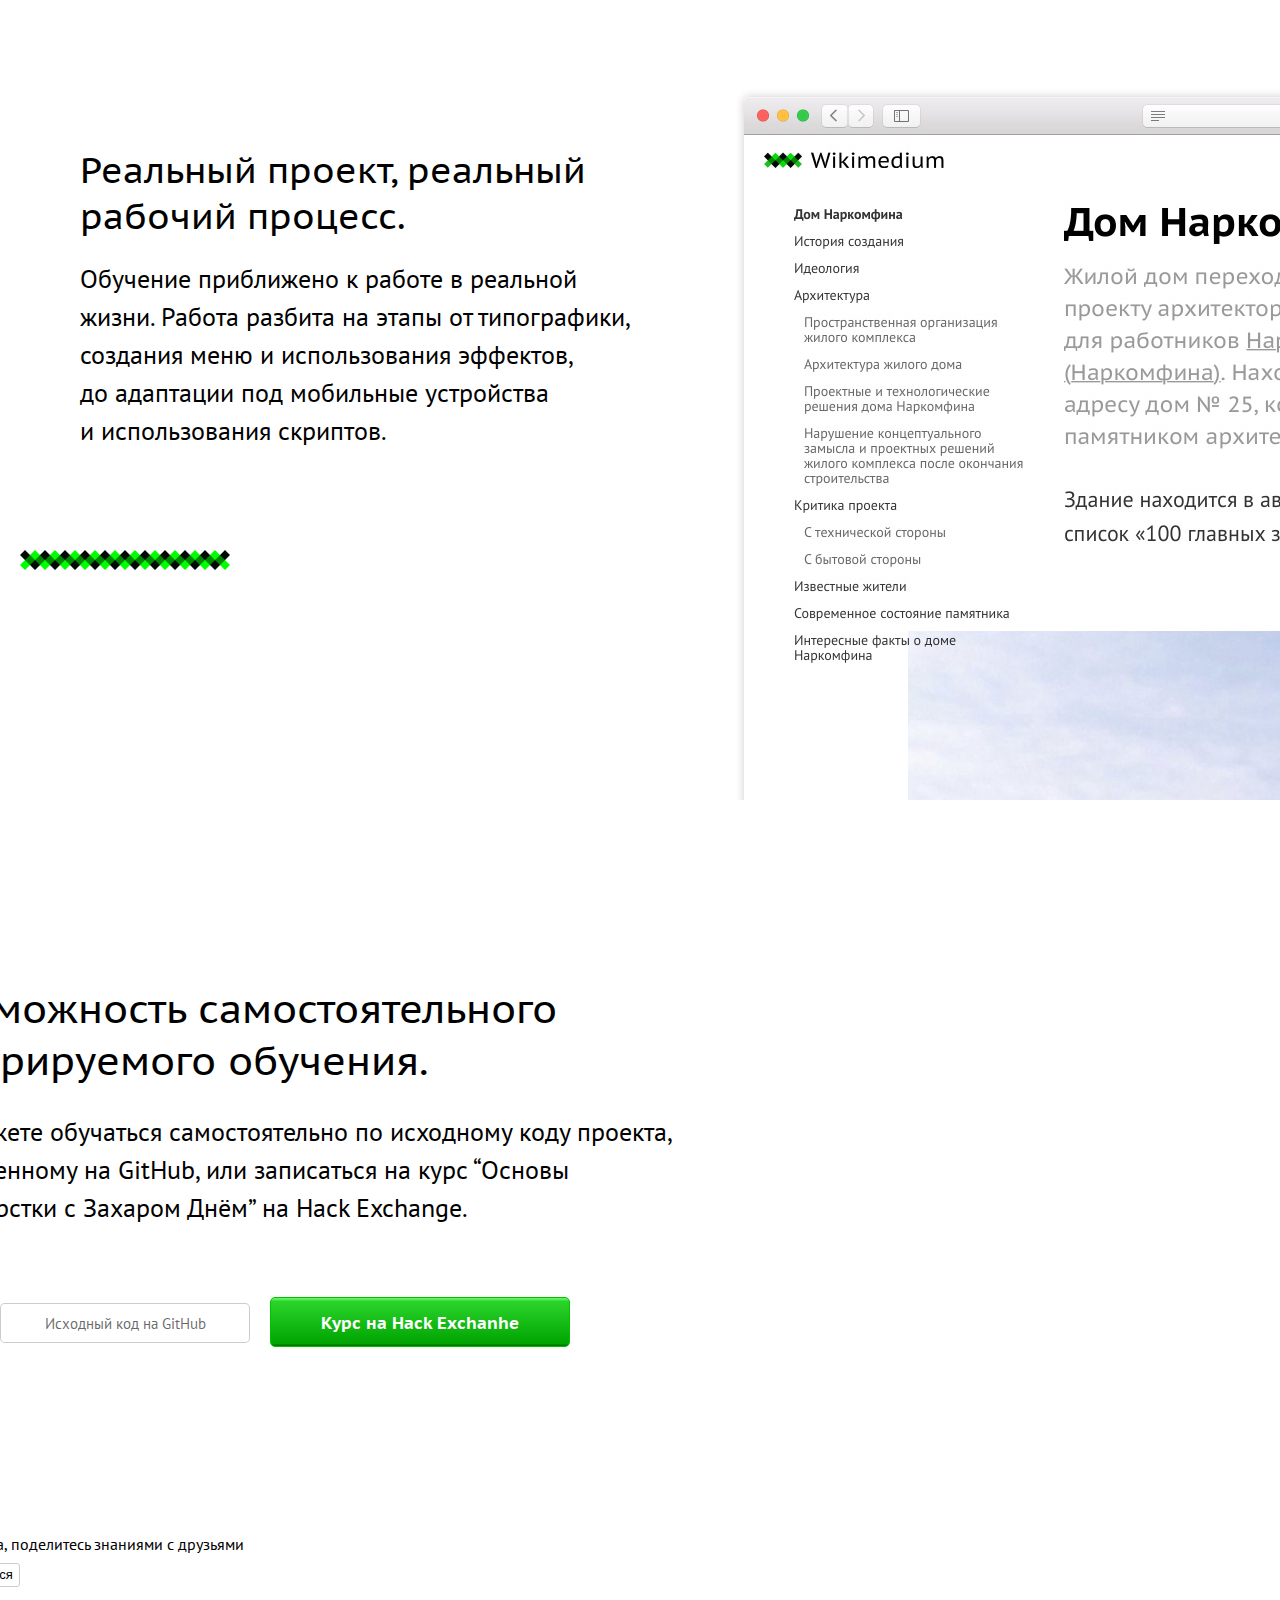
==== commit 1a9c0b23: "media запрос 1024" ====
--- a/KseniaChezz/index.html
+++ b/KseniaChezz/index.html
@@ -115,10 +115,11 @@
             <a class="btn small white" href="https://github.com/ZakharDay/Wikimedium">Исходный код на GitHub</a>
             <a class="btn large green" shref="http://lessons.hack.exchange">Курс на Hack Exchanhe</a>
           </nav>
+
         </section>
 
         <footer>
-          <p>Пожалуйста, поделитесь знаниями с друзьями</div>
+          <p>Пожалуйста, поделитесь знаниями с друзьями</p>
 
           <div class="social-likes social-likes_single" data-single-title="Поделиться">
             <div class="facebook" title="Поделиться ссылкой на Фейсбуке">Facebook</div>
